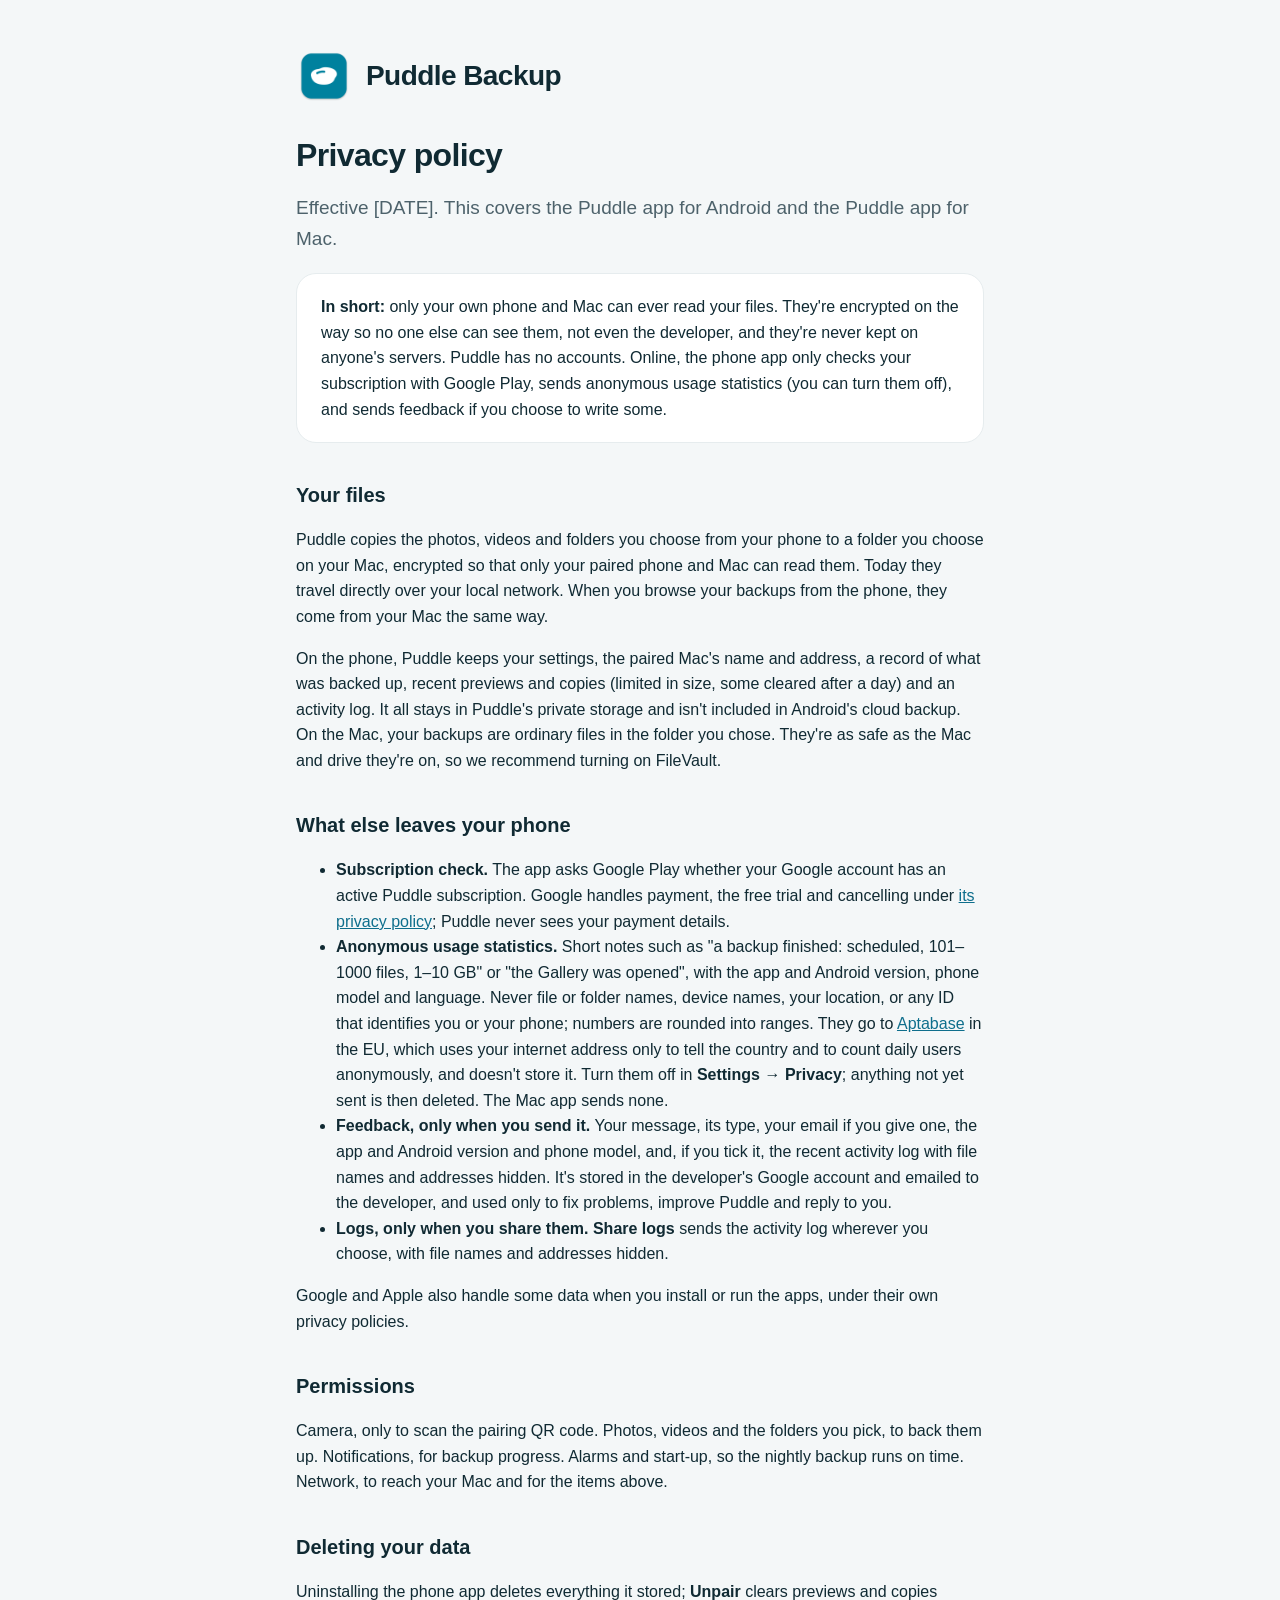
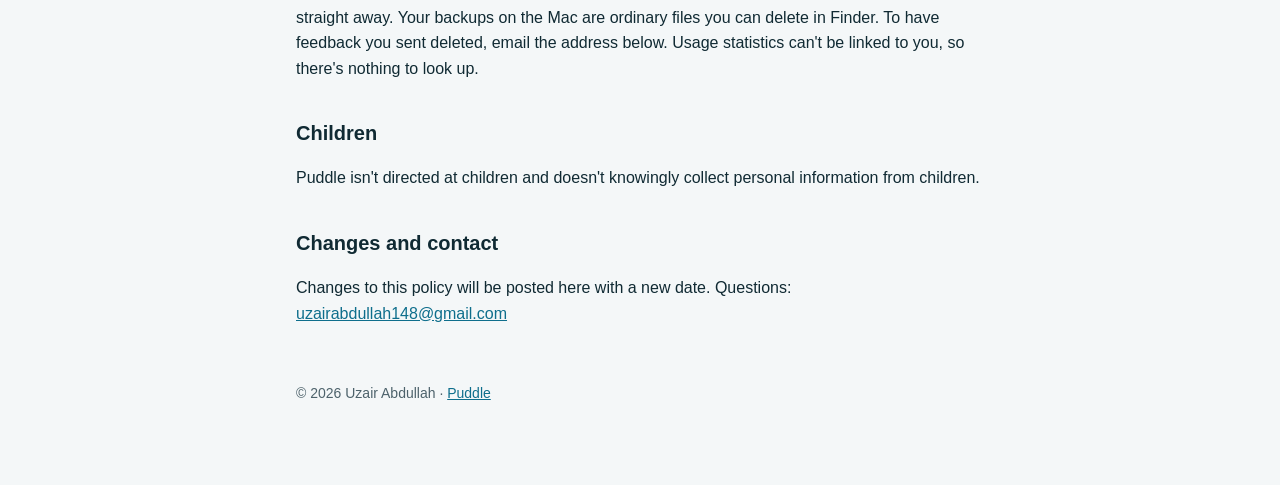
==== privacy.html @ 7f5f4637 "Puddle Backup site and privacy policy Home page ("Your data, on the ground.") and a short privacy po" ====
<!doctype html>
<html lang="en">
<head>
<meta charset="utf-8">
<meta name="viewport" content="width=device-width, initial-scale=1">
<title>Puddle Backup – privacy policy</title>
<link rel="icon" href="icon.png">
<link rel="stylesheet" href="style.css">
</head>
<body>
<main>
  <header><img src="icon.png" alt=""><a href="./">Puddle Backup</a></header>
  <h1>Privacy policy</h1>
  <p class="lead">Effective [DATE]. This covers the Puddle app for Android and the Puddle app for Mac.</p>

  <div class="card">
    <p style="margin:0"><strong>In short:</strong> only your own phone and Mac can ever read your files. They're encrypted on the way so no one else can see them, not even the developer, and they're never kept on anyone's servers. Puddle has no accounts. Online, the phone app only checks your subscription with Google Play, sends anonymous usage statistics (you can turn them off), and sends feedback if you choose to write some.</p>
  </div>

  <h2>Your files</h2>
  <p>Puddle copies the photos, videos and folders you choose from your phone to a folder you choose on your Mac, encrypted so that only your paired phone and Mac can read them. Today they travel directly over your local network. When you browse your backups from the phone, they come from your Mac the same way.</p>
  <p>On the phone, Puddle keeps your settings, the paired Mac's name and address, a record of what was backed up, recent previews and copies (limited in size, some cleared after a day) and an activity log. It all stays in Puddle's private storage and isn't included in Android's cloud backup. On the Mac, your backups are ordinary files in the folder you chose. They're as safe as the Mac and drive they're on, so we recommend turning on FileVault.</p>

  <h2>What else leaves your phone</h2>
  <ul>
    <li><strong>Subscription check.</strong> The app asks Google Play whether your Google account has an active Puddle subscription. Google handles payment, the free trial and cancelling under <a href="https://policies.google.com/privacy">its privacy policy</a>; Puddle never sees your payment details.</li>
    <li><strong>Anonymous usage statistics.</strong> Short notes such as "a backup finished: scheduled, 101–1000 files, 1–10 GB" or "the Gallery was opened", with the app and Android version, phone model and language. Never file or folder names, device names, your location, or any ID that identifies you or your phone; numbers are rounded into ranges. They go to <a href="https://aptabase.com/legal/privacy">Aptabase</a> in the EU, which uses your internet address only to tell the country and to count daily users anonymously, and doesn't store it. Turn them off in <strong>Settings → Privacy</strong>; anything not yet sent is then deleted. The Mac app sends none.</li>
    <li><strong>Feedback, only when you send it.</strong> Your message, its type, your email if you give one, the app and Android version and phone model, and, if you tick it, the recent activity log with file names and addresses hidden. It's stored in the developer's Google account and emailed to the developer, and used only to fix problems, improve Puddle and reply to you.</li>
    <li><strong>Logs, only when you share them.</strong> <strong>Share logs</strong> sends the activity log wherever you choose, with file names and addresses hidden.</li>
  </ul>
  <p>Google and Apple also handle some data when you install or run the apps, under their own privacy policies.</p>

  <h2>Permissions</h2>
  <p>Camera, only to scan the pairing QR code. Photos, videos and the folders you pick, to back them up. Notifications, for backup progress. Alarms and start-up, so the nightly backup runs on time. Network, to reach your Mac and for the items above.</p>

  <h2>Deleting your data</h2>
  <p>Uninstalling the phone app deletes everything it stored; <strong>Unpair</strong> clears previews and copies straight away. Your backups on the Mac are ordinary files you can delete in Finder. To have feedback you sent deleted, email the address below. Usage statistics can't be linked to you, so there's nothing to look up.</p>

  <h2>Children</h2>
  <p>Puddle isn't directed at children and doesn't knowingly collect personal information from children.</p>

  <h2>Changes and contact</h2>
  <p>Changes to this policy will be posted here with a new date. Questions: <a href="mailto:uzairabdullah148@gmail.com">uzairabdullah148@gmail.com</a></p>

  <footer>© 2026 Uzair Abdullah · <a href="./">Puddle</a></footer>
</main>
</body>
</html>
---- style.css ----
:root { --accent: #0E6E8C; --ink: #102A33; --muted: #4D626B; --ground: #F4F7F8; --card: #FFFFFF; --line: #E6ECEE; }
@media (prefers-color-scheme: dark) { :root { --accent: #5CC3E0; --ink: #E8F0F2; --muted: #A8B8BE; --ground: #0D1A1F; --card: #13252C; --line: #22373F; } }
* { box-sizing: border-box; }
body { margin: 0; background: var(--ground); color: var(--ink); font: 16px/1.6 -apple-system, BlinkMacSystemFont, "Segoe UI", Roboto, sans-serif; }
main { max-width: 720px; margin: 0 auto; padding: 48px 16px 80px; }
header { display: flex; align-items: center; gap: 14px; margin-bottom: 32px; }
header img { width: 56px; height: 56px; }
header a { color: inherit; text-decoration: none; font-size: 28px; font-weight: 800; letter-spacing: -0.02em; }
h1 { font-size: 32px; line-height: 1.2; letter-spacing: -0.02em; margin: 0 0 12px; }
h2 { font-size: 20px; margin: 36px 0 8px; }
p, li { color: var(--ink); }
.lead { font-size: 19px; color: var(--muted); }
.card { background: var(--card); border: 1px solid var(--line); border-radius: 20px; padding: 20px 24px; margin: 16px 0; }
a { color: var(--accent); }
footer { margin-top: 56px; color: var(--muted); font-size: 14px; }
table { width: 100%; border-collapse: collapse; font-size: 15px; }
th, td { text-align: left; padding: 10px 8px; border-bottom: 1px solid var(--line); vertical-align: top; }
th { color: var(--muted); font-weight: 600; }
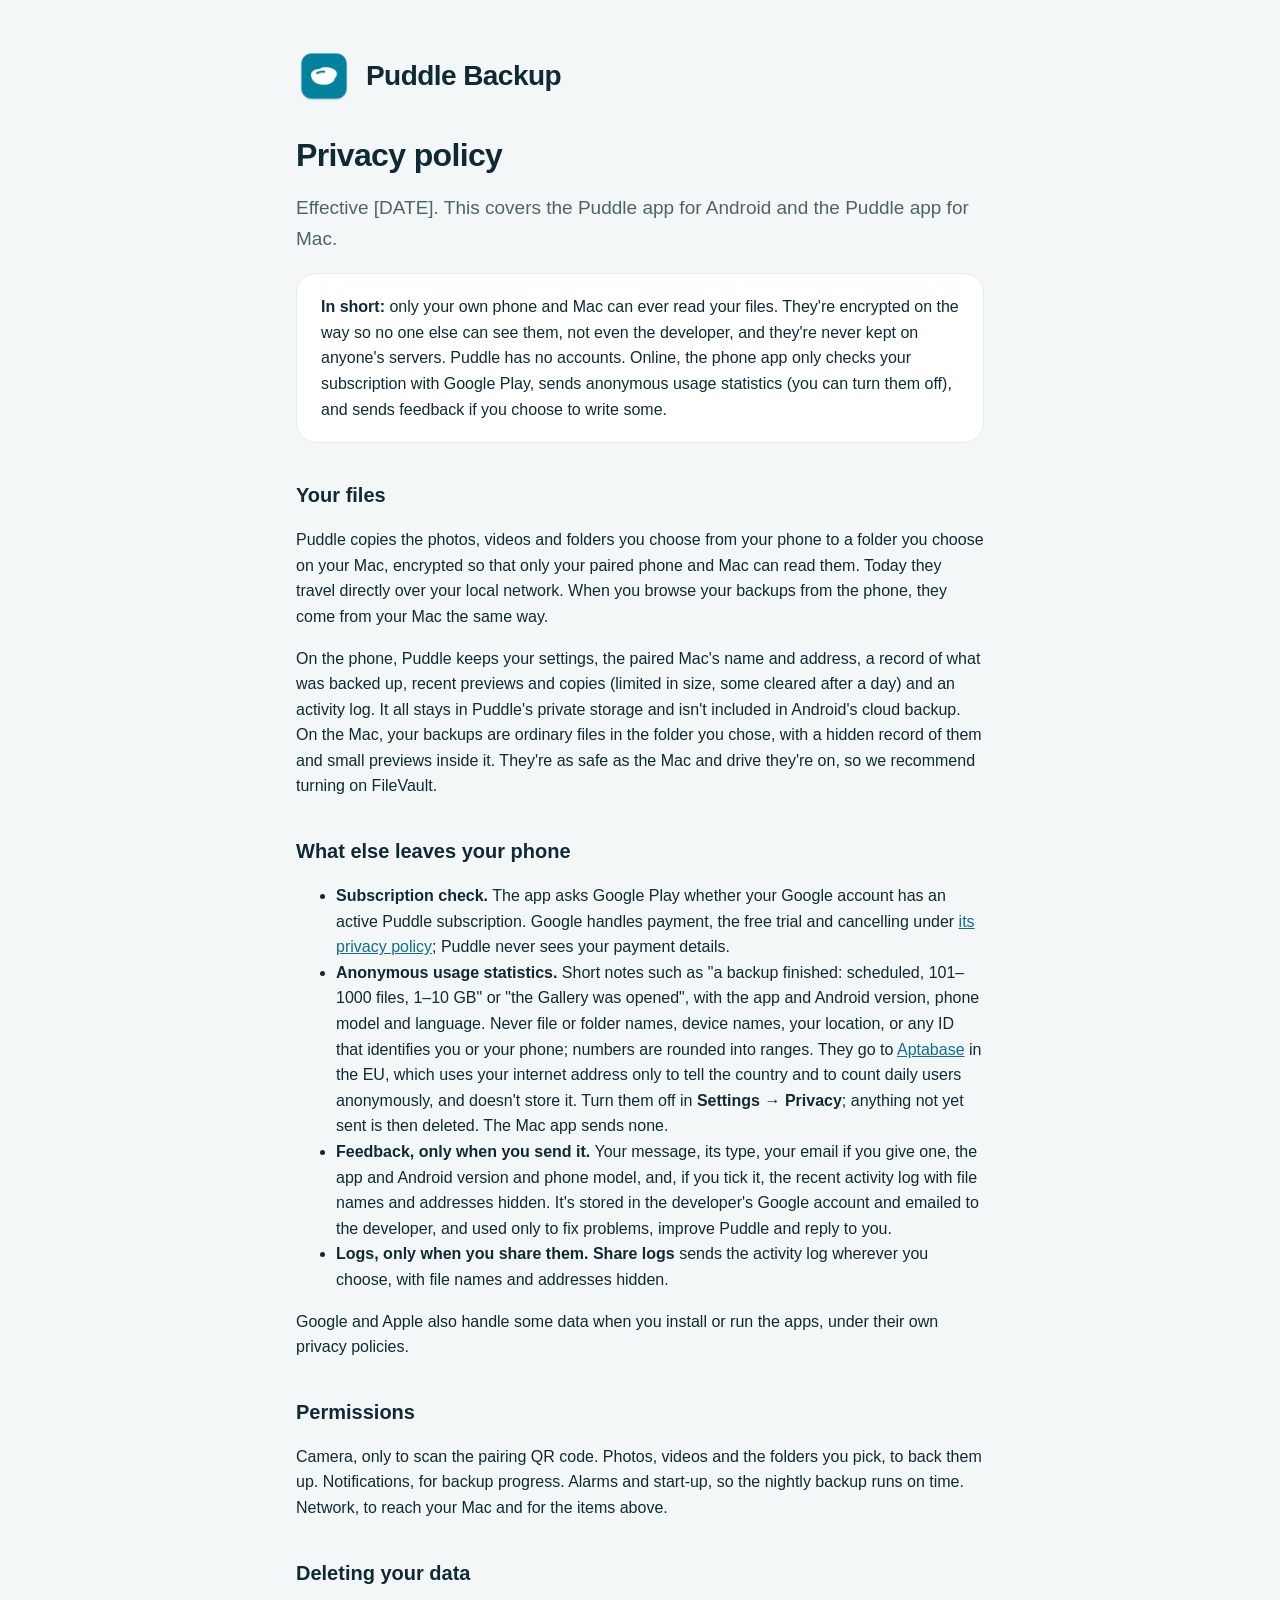
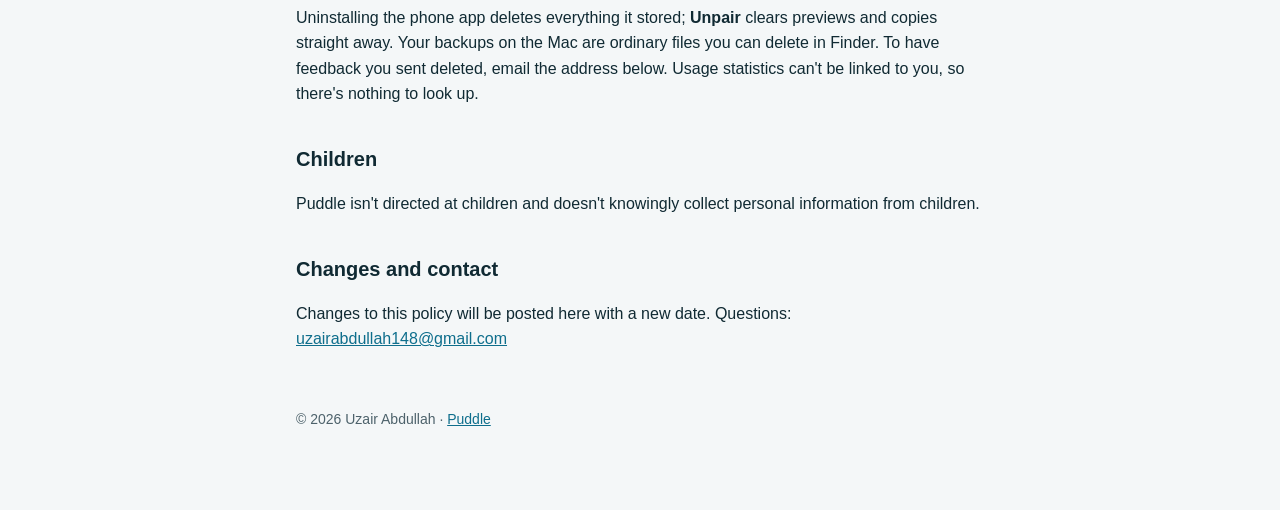
==== commit 389b1b3e: "Privacy policy: mention the Mac's hidden record and previews Co-Authored-By: Claude Opus 5.5 <norepl" ====
--- a/privacy.html
+++ b/privacy.html
@@ -19,7 +19,7 @@
 
   <h2>Your files</h2>
   <p>Puddle copies the photos, videos and folders you choose from your phone to a folder you choose on your Mac, encrypted so that only your paired phone and Mac can read them. Today they travel directly over your local network. When you browse your backups from the phone, they come from your Mac the same way.</p>
-  <p>On the phone, Puddle keeps your settings, the paired Mac's name and address, a record of what was backed up, recent previews and copies (limited in size, some cleared after a day) and an activity log. It all stays in Puddle's private storage and isn't included in Android's cloud backup. On the Mac, your backups are ordinary files in the folder you chose. They're as safe as the Mac and drive they're on, so we recommend turning on FileVault.</p>
+  <p>On the phone, Puddle keeps your settings, the paired Mac's name and address, a record of what was backed up, recent previews and copies (limited in size, some cleared after a day) and an activity log. It all stays in Puddle's private storage and isn't included in Android's cloud backup. On the Mac, your backups are ordinary files in the folder you chose, with a hidden record of them and small previews inside it. They're as safe as the Mac and drive they're on, so we recommend turning on FileVault.</p>
 
   <h2>What else leaves your phone</h2>
   <ul>
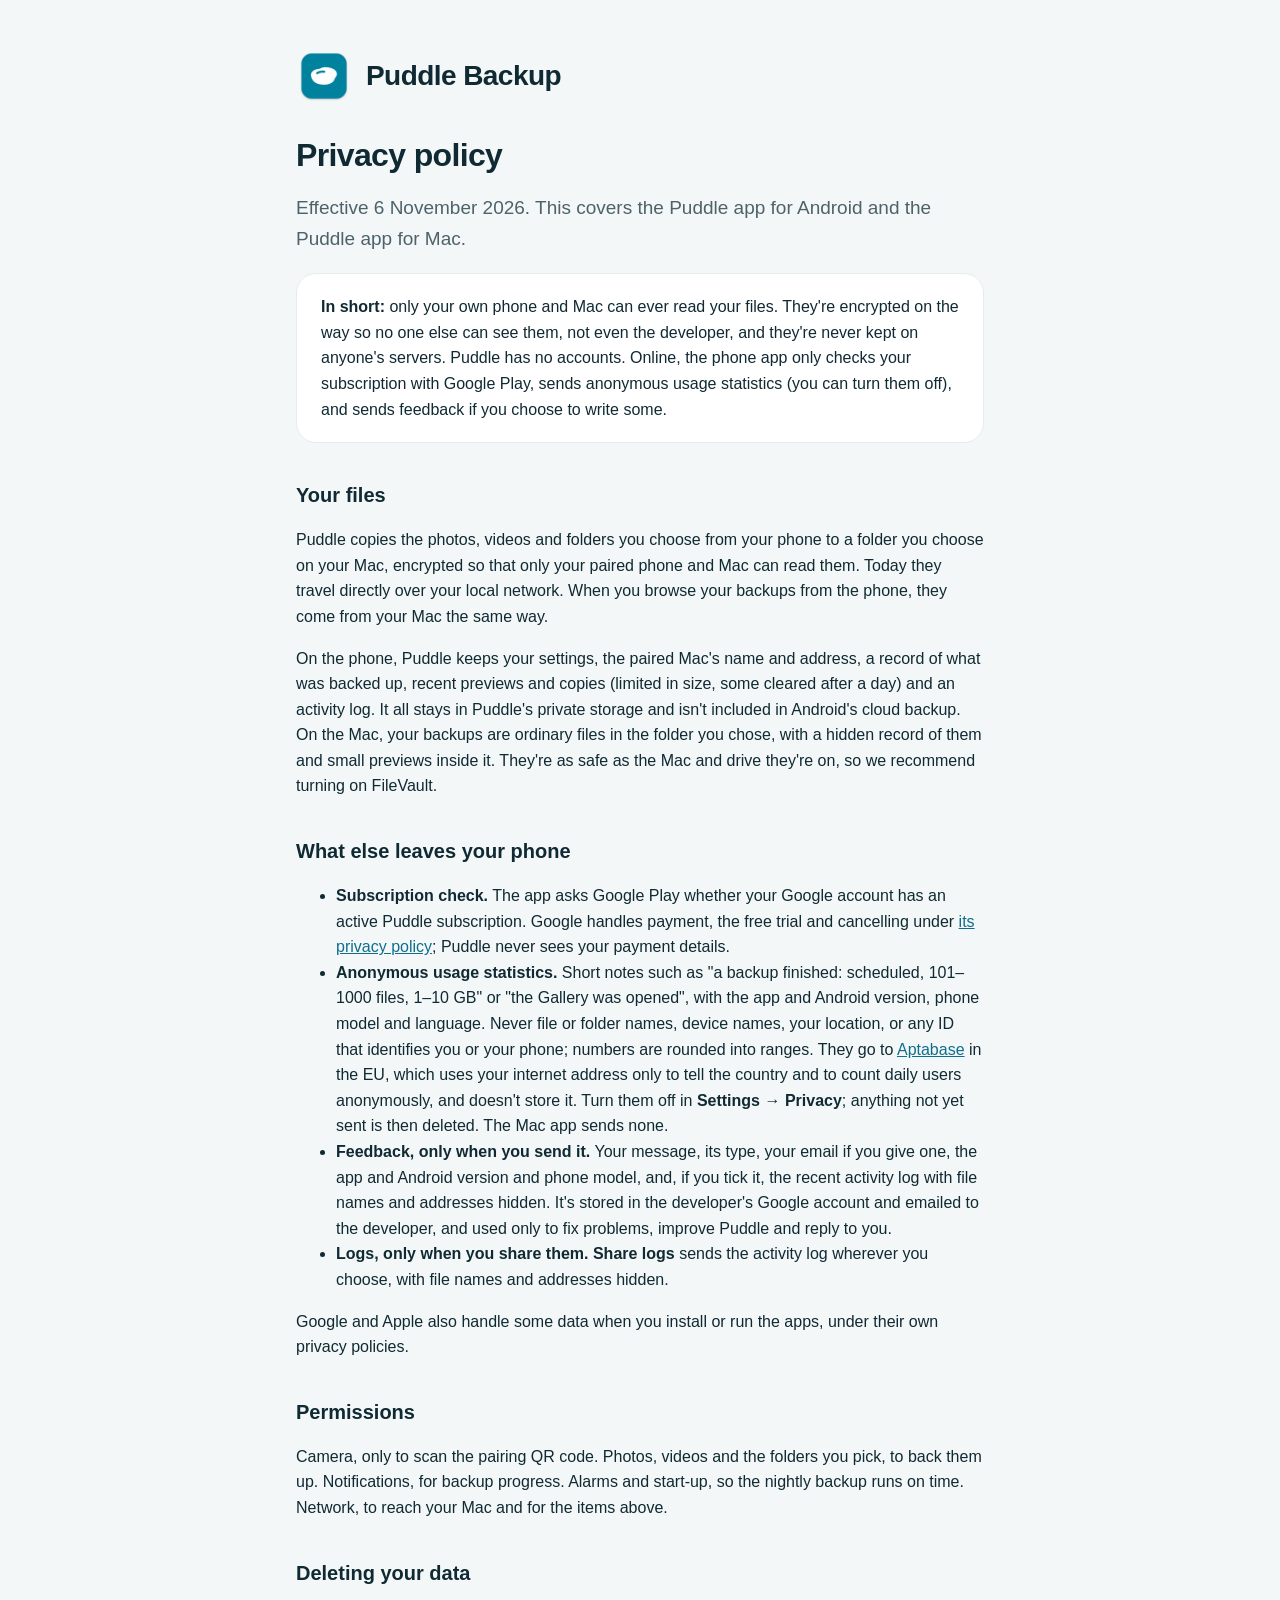
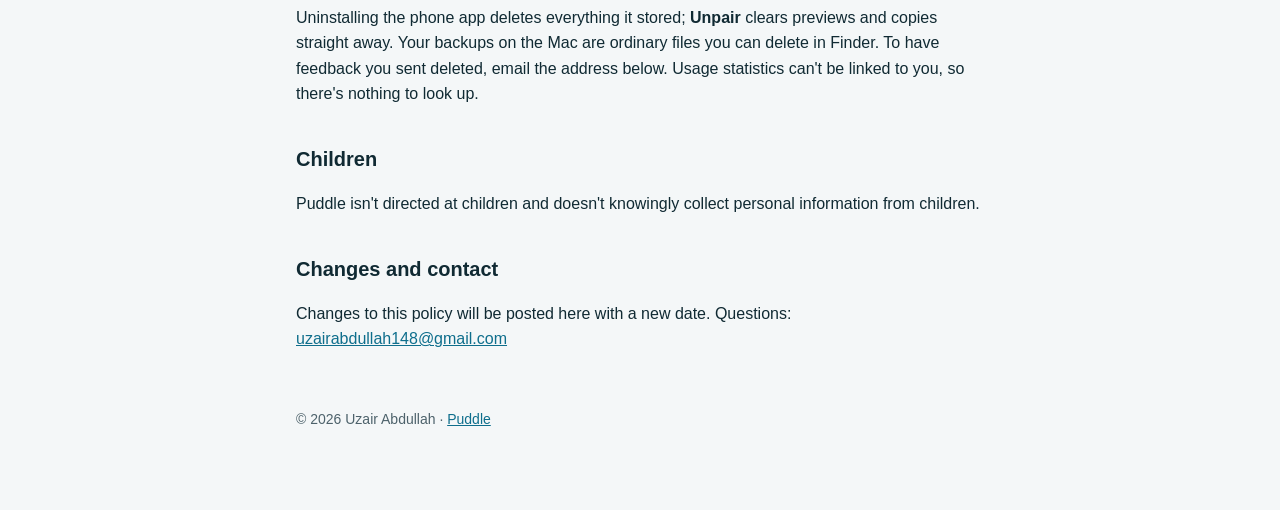
==== commit afcaa6d2: "Privacy policy: effective 6 November 2026 Co-Authored-By: Claude Opus 5.5 <noreply@anthropic.com> Cl" ====
--- a/privacy.html
+++ b/privacy.html
@@ -11,7 +11,7 @@
 <main>
   <header><img src="icon.png" alt=""><a href="./">Puddle Backup</a></header>
   <h1>Privacy policy</h1>
-  <p class="lead">Effective [DATE]. This covers the Puddle app for Android and the Puddle app for Mac.</p>
+  <p class="lead">Effective 6 November 2026. This covers the Puddle app for Android and the Puddle app for Mac.</p>
 
   <div class="card">
     <p style="margin:0"><strong>In short:</strong> only your own phone and Mac can ever read your files. They're encrypted on the way so no one else can see them, not even the developer, and they're never kept on anyone's servers. Puddle has no accounts. Online, the phone app only checks your subscription with Google Play, sends anonymous usage statistics (you can turn them off), and sends feedback if you choose to write some.</p>
